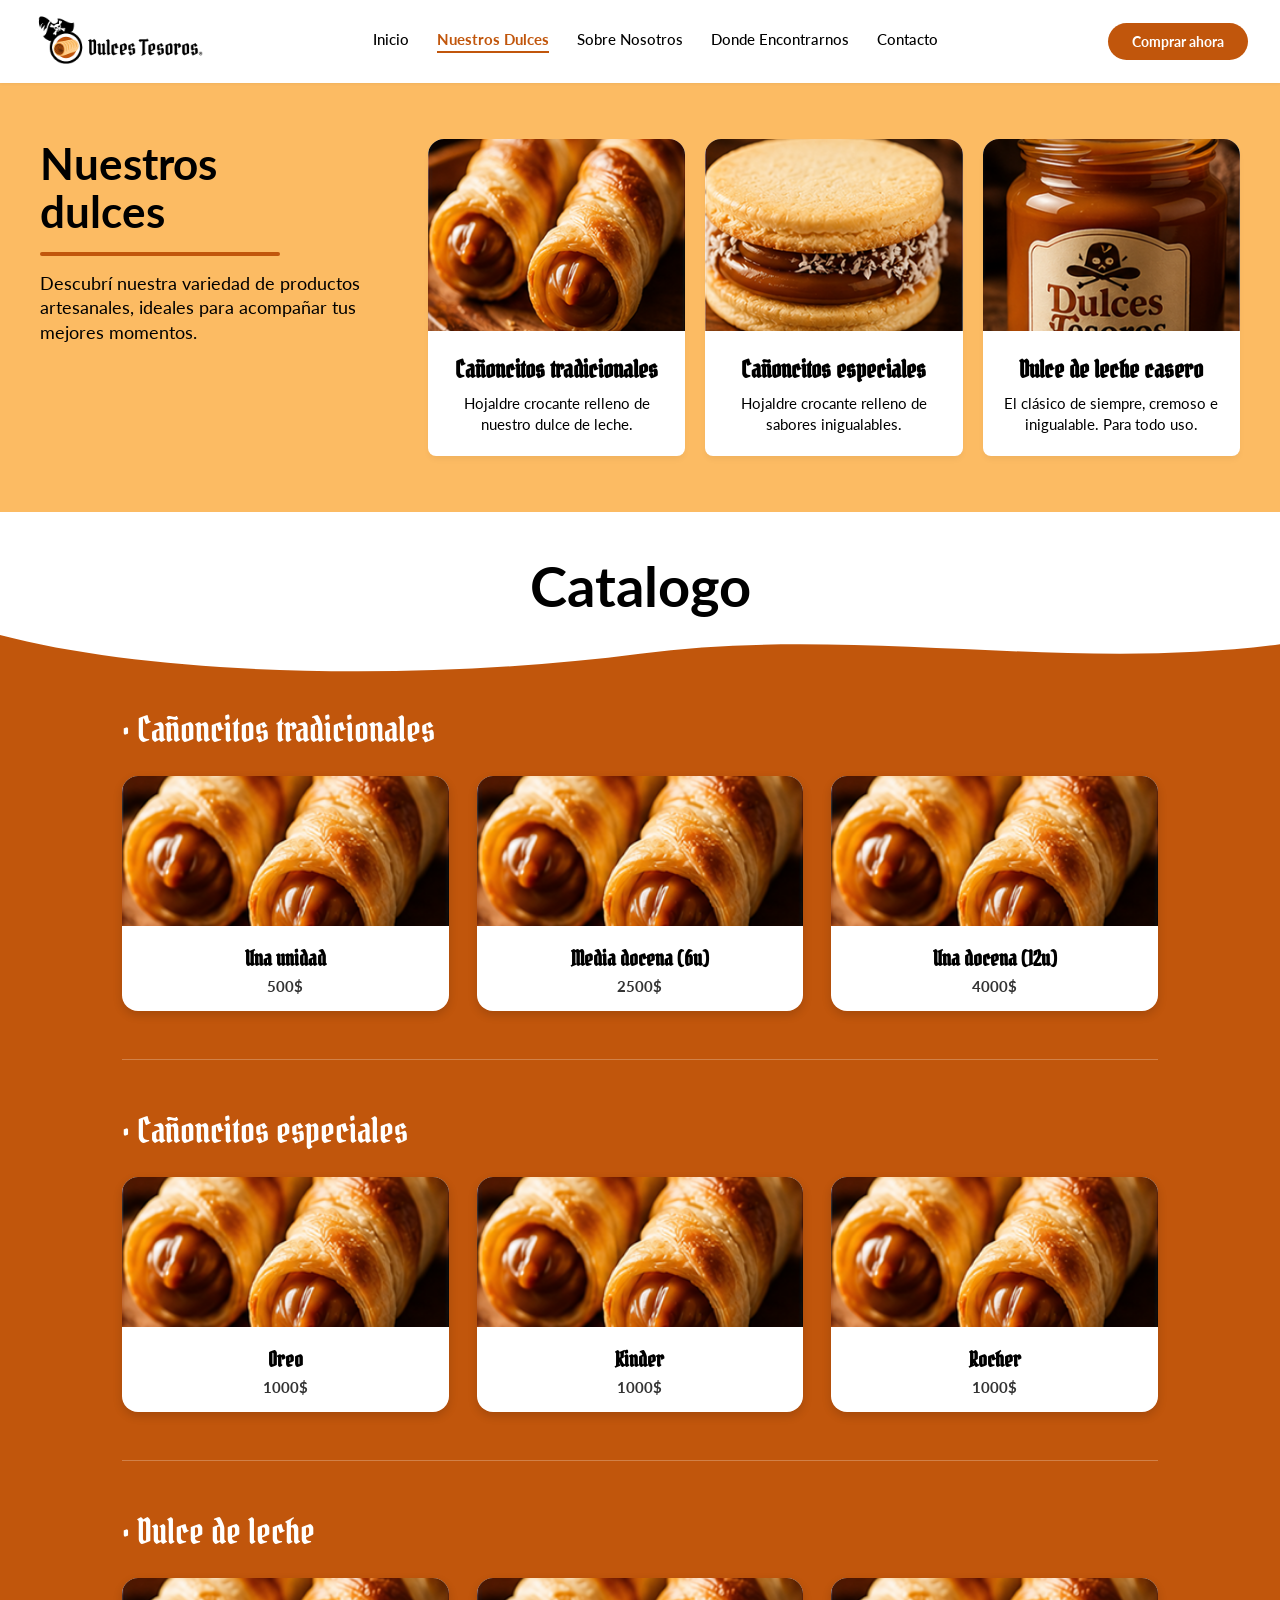
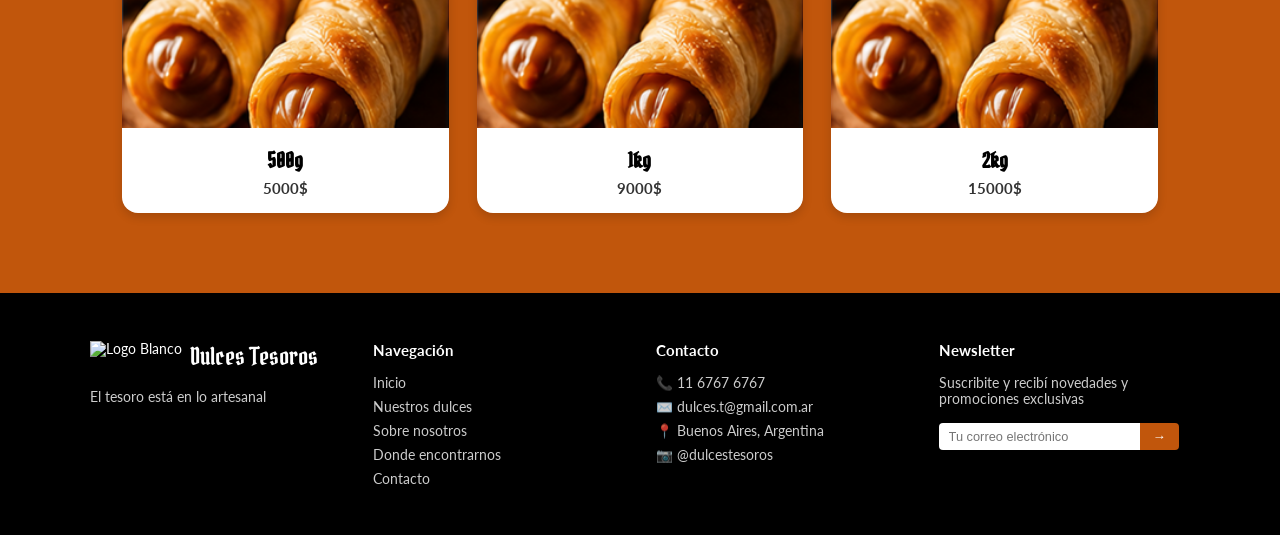
==== catalogo.html @ 020aa996 "ultra mejora" ====
<!DOCTYPE html>
<html lang="es">
<head>
    <meta charset="UTF-8">
    <meta name="viewport" content="width=device-width, initial-scale=1.0">
    <title>Catálogo - Dulces Tesoros</title>
    
    <!-- FUENTES OFICIALES DE GOOGLE FONTS -->
    <link rel="preconnect" href="https://fonts.googleapis.com">
    <link rel="preconnect" href="https://fonts.gstatic.com" crossorigin>
    <link href="https://fonts.googleapis.com/css2?family=Lato:wght@400;700;800&family=Pirata+One&display=swap" rel="stylesheet">
    
    <!-- HOJA DE ESTILOS -->
    <link rel="stylesheet" href="catalogo.css">
</head>
<body>

    <!-- BARRA DE NAVEGACIÓN -->
    <nav class="navbar">
        <a href="landing.html" class="brand-logo">
            <img src="imagenes/logoHorizontal 3.png" alt="Dulces Tesoros Logo">
        </a>
        <div class="nav-links">
            <a href="landing.html">Inicio</a>
            <a href="catalogo.html" class="active">Nuestros Dulces</a>
            <a href="landing.html#historia">Sobre Nosotros</a>
            <a href="landing.html#donde-encontrarnos">Donde Encontrarnos</a>
            <a href="landing.html#contacto">Contacto</a>
        </div>
        <a href="landing.html" class="btn-primary btn-nav">Comprar ahora</a>
    </nav>

    <!-- SECCIÓN VISTA PREVIA (FONDO ARENA DULCE) -->
    <section class="catalog-preview-section">
        <div class="preview-container">
            <div class="preview-info">
                <h1 class="preview-title">Nuestros<br>dulces</h1>
                <div class="preview-divider"></div>
                <p class="preview-text">Descubrí nuestra variedad de productos artesanales, ideales para acompañar tus mejores momentos.</p>
            </div>

            <div class="preview-cards">
                <article class="preview-card">
                    <img src="imagenes/Rectangle 15.png" alt="Cañoncitos tradicionales">
                    <div class="card-body">
                        <h3>Cañoncitos tradicionales</h3>
                        <p>Hojaldre crocante relleno de nuestro dulce de leche.</p>
                    </div>
                </article>

                <article class="preview-card">
                    <img src="imagenes/Rectangle 11.png" alt="Cañoncitos especiales">
                    <div class="card-body">
                        <h3>Cañoncitos especiales</h3>
                        <p>Hojaldre crocante relleno de sabores inigualables.</p>
                    </div>
                </article> 

                <article class="preview-card">
                    <img src="imagenes/Rectangle 17.png" alt="Dulce de leche casero">
                    <div class="card-body">
                        <h3>Dulce de leche casero</h3>
                        <p>El clásico de siempre, cremoso e inigualable. Para todo uso.</p>
                    </div>
                </article>
            </div>
        </div>
    </section>

    <!-- TÍTULO CENTRAL -->
    <div class="catalog-main-heading">
        <h2>Catalogo</h2>
    </div>

    <!-- SECCIÓN CATÁLOGO COMPLETO (FONDO TERRACOTA) -->
    <section class="catalog-full-section">
        <!-- OLA DECORATIVA EN LA PARTE SUPERIOR -->
        <div class="catalog-wave">
            <svg viewBox="0 0 1200 120" preserveAspectRatio="none">
                <path class="wave-fill-catalog" d="M0,0 C150,90 400,100 600,40 C800,-20 1000,80 1200,20 L1200,0 L0,0 Z"></path>
            </svg>
        </div>

        <div class="catalog-content-container">
            <!-- CATEGORÍA 1 -->
            <div class="catalog-category">
                <h3 class="category-title">• Cañoncitos tradicionales</h3>
                <div class="items-grid">
                    <div class="item-card">
                        <img src="imagenes/Rectangle 15.png" alt="Una unidad">
                        <div class="item-info">
                            <h4>Una unidad</h4>
                            <span class="price">500$</span>
                        </div>
                    </div>
                    <div class="item-card">
                        <img src="imagenes/Rectangle 15.png" alt="Media docena">
                        <div class="item-info">
                            <h4>Media docena (6u)</h4>
                            <span class="price">2500$</span>
                        </div>
                    </div>
                    <div class="item-card">
                        <img src="imagenes/Rectangle 15.png" alt="Una docena">
                        <div class="item-info">
                            <h4>Una docena (12u)</h4>
                            <span class="price">4000$</span>
                        </div>
                    </div>
                </div>
            </div>

            <hr class="category-divider">

            <!-- CATEGORÍA 2 -->
            <div class="catalog-category">
                <h3 class="category-title">• Cañoncitos especiales</h3>
                <div class="items-grid">
                    <div class="item-card">
                        <img src="imagenes/Rectangle 15.png" alt="Oreo">
                        <div class="item-info">
                            <h4>Oreo</h4>
                            <span class="price">1000$</span>
                        </div>
                    </div>
                    <div class="item-card">
                        <img src="imagenes/Rectangle 15.png" alt="Kinder">
                        <div class="item-info">
                            <h4>Kinder</h4>
                            <span class="price">1000$</span>
                        </div>
                    </div>
                    <div class="item-card">
                        <img src="imagenes/Rectangle 15.png" alt="Rocher">
                        <div class="item-info">
                            <h4>Rocher</h4>
                            <span class="price">1000$</span>
                        </div>
                    </div>
                </div>
            </div>

            <hr class="category-divider">

            <!-- CATEGORÍA 3 -->
            <div class="catalog-category">
                <h3 class="category-title">• Dulce de leche</h3>
                <div class="items-grid">
                    <div class="item-card">
                        <img src="imagenes/Rectangle 15.png" alt="500g">
                        <div class="item-info">
                            <h4>500g</h4>
                            <span class="price">5000$</span>
                        </div>
                    </div>
                    <div class="item-card">
                        <img src="imagenes/Rectangle 15.png" alt="1kg">
                        <div class="item-info">
                            <h4>1kg</h4>
                            <span class="price">9000$</span>
                        </div>
                    </div>
                    <div class="item-card">
                        <img src="imagenes/Rectangle 15.png" alt="2kg">
                        <div class="item-info">
                            <h4>2kg</h4>
                            <span class="price">15000$</span>
                        </div>
                    </div>
                </div>
            </div>
        </div>
    </section>

    <!-- FOOTER -->
    <footer id="contacto" class="footer">
        <div class="footer-container">
            <div class="footer-col">
                <div class="footer-brand">
                    <img src="image_6.png" alt="Logo Blanco" class="footer-logo">
                    <span class="footer-title">Dulces Tesoros</span>
                </div>
                <p class="footer-slogan">El tesoro está en lo artesanal</p>
            </div>
            <div class="footer-col">
                <h4>Navegación</h4>
                <a href="landing.html">Inicio</a>
                <a href="catalogo.html">Nuestros dulces</a>
                <a href="landing.html#historia">Sobre nosotros</a>
                <a href="landing.html#donde-encontrarnos">Donde encontrarnos</a>
                <a href="landing.html#contacto">Contacto</a>
            </div>
            <div class="footer-col">
                <h4>Contacto</h4>
                <p>📞 11 6767 6767</p>
                <p>✉️ dulces.t@gmail.com.ar</p>
                <p>📍 Buenos Aires, Argentina</p>
                <p>📷 @dulcestesoros</p>
            </div>
            <div class="footer-col">
                <h4>Newsletter</h4>
                <p>Suscribite y recibí novedades y promociones exclusivas</p>
                <form class="newsletter-form">
                    <input type="email" placeholder="Tu correo electrónico" required>
                    <button type="submit">→</button>
                </form>
            </div>
        </div>
    </footer>

</body>
</html>
---- catalogo.css ----
/* ==========================================================================
   VARIABLES Y CONFIGURACIÓN GLOBAL
   ========================================================================== */
:root {
    --color-caramelo-oscuro: #C1560C;
    --color-oro-hojaldre: #EBA342;
    --color-arena-dulce: #FCBB63;
    --color-negro-pirata: #000000;
    --color-white: #FFFFFF;
    
    --font-principal: 'Pirata One', cursive, serif;
    --font-complementaria: 'Lato', sans-serif;
}

* {
    margin: 0;
    padding: 0;
    box-sizing: border-box;
}

body {
    font-family: var(--font-complementaria);
    color: var(--color-negro-pirata);
    background-color: var(--color-white);
}

a {
    text-decoration: none;
    color: inherit;
}

/* NAVBAR (IGUALADO A LANDING PAGE) */
.navbar {
    display: flex;
    align-items: center;
    justify-content: space-between;
    padding: 1rem 2rem;
    background-color: var(--color-white);
    box-shadow: 0 1px 3px rgba(0, 0, 0, 0.05);
    position: sticky;
    top: 0;
    z-index: 1000;
}

.brand-logo img {
    height: 4rem;
    object-fit: contain;
    margin-top: -1rem;
}

.brand-title {
    font-family: var(--font-principal);
    font-size: 1.8rem;
    color: var(--color-negro-pirata);
}

.nav-links {
    display: flex;
    gap: 1.75rem;
    font-size: 0.95rem;
    font-weight: 500;
}

.nav-links a:hover {
    color: var(--color-caramelo-oscuro);
}

.nav-links a.active {
    color: var(--color-caramelo-oscuro);
    font-weight: 700;
    border-bottom: 2px solid var(--color-caramelo-oscuro);
    padding-bottom: 0.2rem;
}

.btn-primary {
    background-color: var(--color-caramelo-oscuro);
    color: var(--color-white);
    padding: 0.6rem 1.5rem;
    border-radius: 9999px;
    font-weight: 700;
    font-size: 0.875rem;
    display: inline-flex;
    align-items: center;
    gap: 0.5rem;
}

.btn-primary:hover {
    opacity: 0.9;
}
/* SECCIÓN VISTA PREVIA (ARENA DULCE) */
.catalog-preview-section {
    background-color: var(--color-arena-dulce);
    padding: 3.5rem 2rem;
}

.preview-container {
    max-width: 1200px;
    margin: 0 auto;
    display: flex;
    gap: 2.5rem;
    align-items: flex-start;
}

.preview-info {
    width: 30%;
    display: flex;
    flex-direction: column;
    gap: 1.5rem;
}

.preview-title {
    font-family: var(--font-complementaria);
    font-size: 2.75rem;
    font-weight: 700;
    line-height: 1.1;
    color: var(--color-negro-pirata);
}

.preview-divider {
    width: 15rem;
    height: 4px;
    background-color: var(--color-caramelo-oscuro);
    border-radius: 9999px;
    margin-top: -0.5rem;
    margin-bottom: -0.5rem;
}

.preview-text {
    font-size: 1.1rem;
    line-height: 1.4;
    font-weight: 400;
    color: var(--color-negro-pirata);
}

.preview-cards {
    width: 70%;
    display: grid;
    grid-template-columns: repeat(3, 1fr);
    gap: 1.25rem;
}

.preview-card {
    background-color: var(--color-white);
    border-radius: 1rem 1rem 0.5rem 0.5rem;
    overflow: hidden;
    text-align: center;
    box-shadow: 0 4px 6px -1px rgba(0, 0, 0, 0.05);
}

.preview-card img {
    width: 100%;
    height: 12rem;
    object-fit: cover;
}

.card-body {
    padding: 1.25rem 1rem;
    display: flex;
    flex-direction: column;
    gap: 0.5rem;
}

.card-body h3 {
    font-family: var(--font-principal);
    font-size: 1.5rem;
    color: var(--color-negro-pirata);
}

.card-body p {
    font-size: 0.95rem;
    color: var(--color-gray-text);
    line-height: 1.4;
    font-weight: 400;
}

/* TÍTULO CENTRAL */
.catalog-main-heading {
    text-align: center;
    padding: 2.5rem 0 1rem 0;
}

.catalog-main-heading h2 {
    font-family: var(--font-complementaria);
    font-size: 3.5rem;
}

/* SECCIÓN CATÁLOGO COMPLETO (TERRACOTA) */
.catalog-full-section {
    background-color: var(--color-caramelo-oscuro);
    position: relative;
    padding-bottom: 4rem;
}

.catalog-wave {
    width: 100%;
    overflow: hidden;
    line-height: 0;
}

.catalog-wave svg {
    width: 100%;
    height: 3.5rem;
}

.wave-fill-catalog {
    fill: var(--color-white);
}

.catalog-content-container {
    max-width: 1100px;
    margin: 0 auto;
    padding: 1rem 2rem;
}

.category-title {
    font-family: var(--font-principal);
    font-size: 2.2rem;
    color: var(--color-white);
    margin-bottom: 1.5rem;
    font-weight: normal;
}

.items-grid {
    display: grid;
    grid-template-columns: repeat(3, 1fr);
    gap: 1.75rem;
}

.item-card {
    background-color: var(--color-white);
    border-radius: 1rem;
    overflow: hidden;
    text-align: center;
    box-shadow: 0 4px 10px rgba(0,0,0,0.15);
}

.item-card img {
    width: 100%;
    height: 150px;
    object-fit: cover;
}

.item-info {
    padding: 1rem;
}

.item-info h4 {
    font-family: var(--font-principal);
    font-size: 1.3rem;
    margin-bottom: 0.25rem;
}

.item-info .price {
    font-size: 0.95rem;
    font-weight: 700;
    color: #333;
}

.category-divider {
    border: none;
    border-top: 1px solid rgba(255, 255, 255, 0.25);
    margin: 3rem 0;
}

/* FOOTER */
.footer {
    background-color: var(--color-negro-pirata);
    color: var(--color-white);
    padding: 3rem 2rem;
    font-size: 0.85rem;
}

.footer-container {
    max-width: 1100px;
    margin: 0 auto;
    display: grid;
    grid-template-columns: repeat(4, 1fr);
    gap: 2rem;
}

.footer-brand {
    display: flex;
    align-items: center;
    gap: 0.5rem;
}

.footer-logo {
    height: 2rem;
}

.footer-title {
    font-family: var(--font-principal);
    font-size: 1.5rem;
}

.footer-slogan {
    margin-top: 0.5rem;
    opacity: 0.8;
}

.footer-col {
    display: flex;
    flex-direction: column;
    gap: 0.5rem;
}

.footer-col h4 {
    font-size: 0.95rem;
    margin-bottom: 0.5rem;
}

.footer-col a, .footer-col p {
    opacity: 0.8;
}

.newsletter-form {
    display: flex;
    margin-top: 0.5rem;
}

.newsletter-form input {
    padding: 0.4rem 0.6rem;
    border: none;
    border-radius: 4px 0 0 4px;
    width: 80%;
    font-size: 0.8rem;
}

.newsletter-form button {
    background-color: var(--color-caramelo-oscuro);
    color: var(--color-white);
    border: none;
    padding: 0.4rem 0.8rem;
    border-radius: 0 4px 4px 0;
    cursor: pointer;
}
/* ==========================================================================
   11. SECCIÓN CATÁLOGO EXTENDIDO (PÁGINA DE CATÁLOGO)
   ========================================================================== */
.catalog-heading-wrapper {
    text-align: center;
    background-color: var(--color-white);
    padding: 3rem 1rem 1.5rem 1rem;
}

.catalog-main-title {
    font-family: var(--font-principal);
    font-size: 3.5rem;
    color: var(--color-negro-pirata);
    font-weight: 400;
}

.full-catalog-section {
    background-color: var(--color-caramelo-oscuro);
    position: relative;
    padding-bottom: 5rem;
}

.catalog-wave-top {
    width: 100%;
    overflow: hidden;
    line-height: 0;
}

.catalog-wave-top svg {
    width: 100%;
    height: 3.5rem;
}

.catalog-wave-top .wave-path {
    fill: var(--color-white);
}

.full-catalog-container {
    max-width: 80rem;
    margin: 0 auto;
    padding: 1rem 2rem;
}

.category-bullet-title {
    font-family: var(--font-principal);
    font-size: 2.25rem;
    color: var(--color-white);
    margin-bottom: 1.75rem;
    font-weight: 400;
}

.category-grid {
    display: grid;
    grid-template-columns: repeat(3, 1fr);
    gap: 1.75rem;
}

.category-item-card {
    background-color: var(--color-white);
    border-radius: 1rem;
    overflow: hidden;
    text-align: center;
    box-shadow: 0 4px 8px rgba(0, 0, 0, 0.15);
}

.category-item-card img {
    width: 100%;
    height: 12rem;
    object-fit: cover;
}

.item-card-body {
    padding: 1.25rem 1rem;
    display: flex;
    flex-direction: column;
    gap: 0.4rem;
}

.item-card-body h4 {
    font-family: var(--font-principal);
    font-size: 1.4rem;
    color: var(--color-negro-pirata);
    font-weight: 400;
}

.item-card-body .item-price {
    font-family: var(--font-complementaria);
    font-size: 1.05rem;
    font-weight: 700;
    color: var(--color-gray-text);
}

.category-line-separator {
    border: none;
    border-top: 1px solid rgba(255, 255, 255, 0.3);
    margin: 3.5rem 0;
}

/* Adaptación responsive para pantallas pequeñas */
@media (max-width: 767px) {
    .category-grid {
        grid-template-columns: 1fr;
    }
}
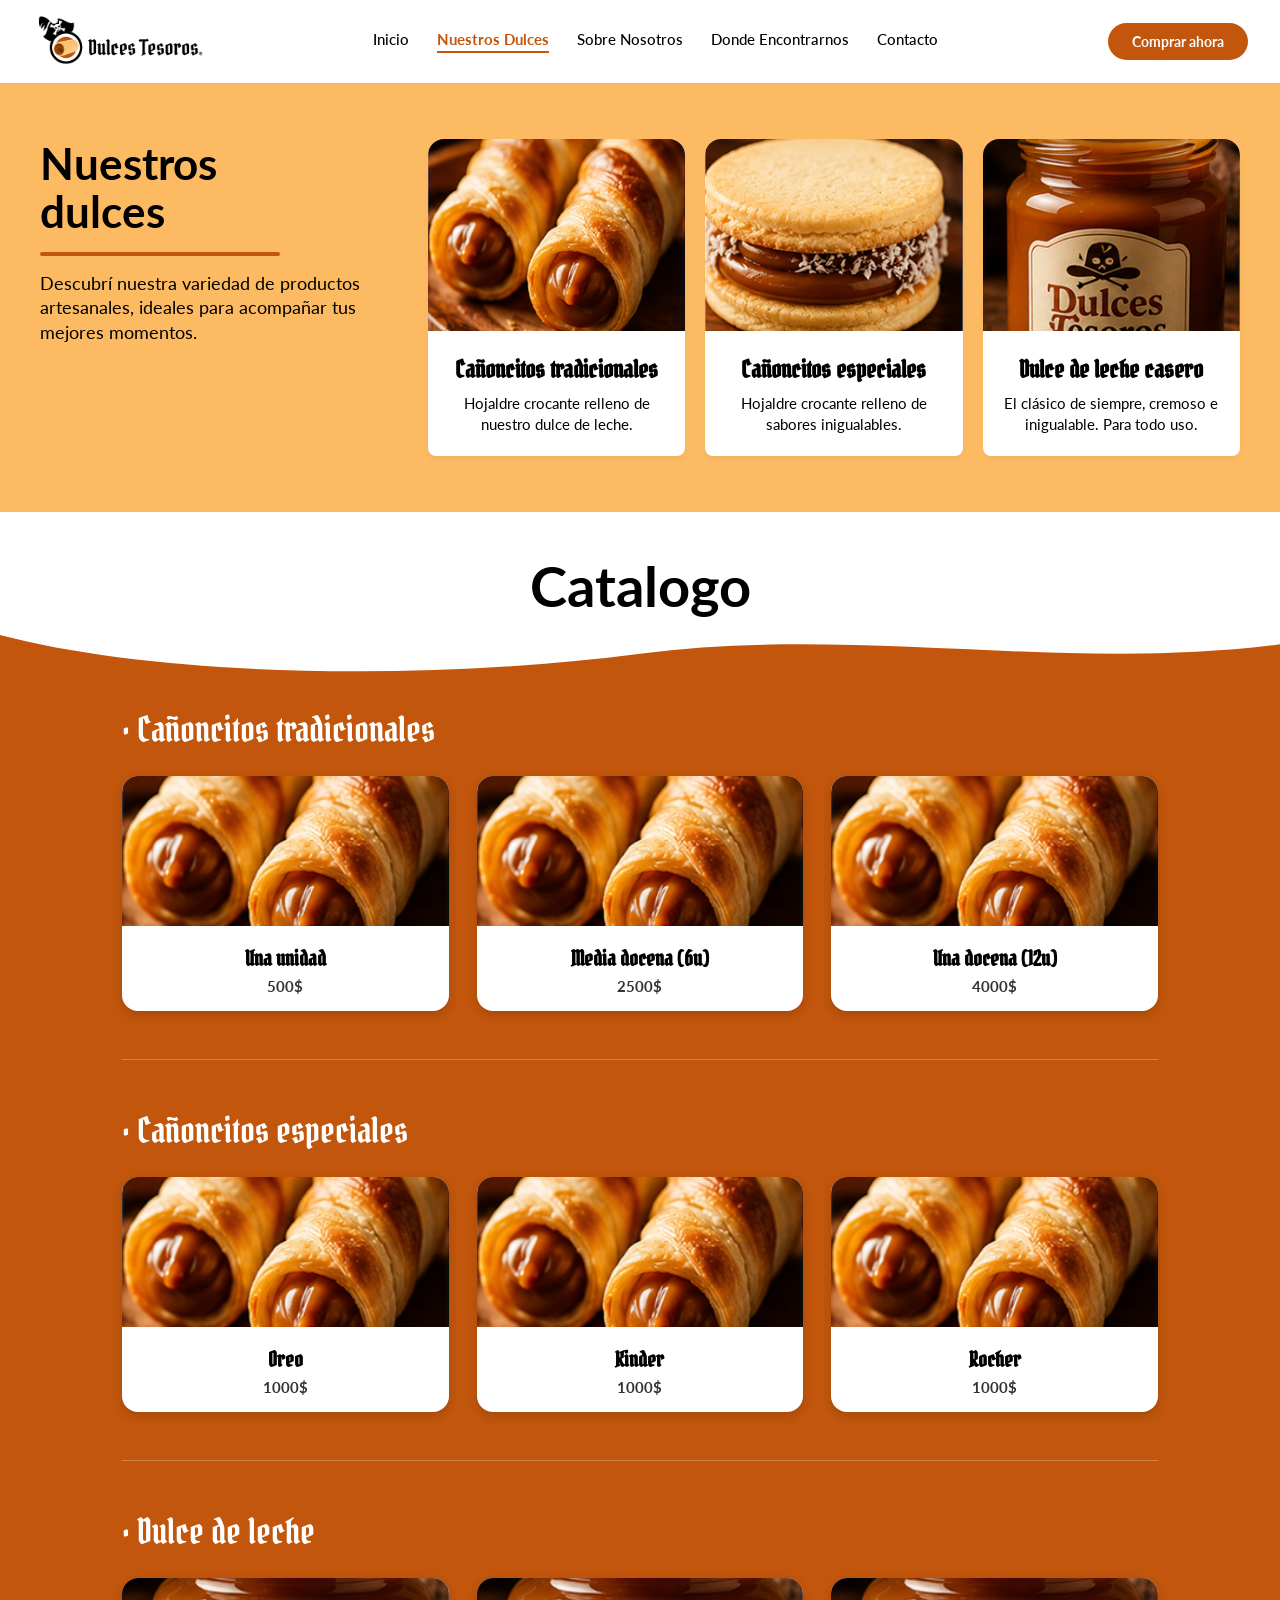
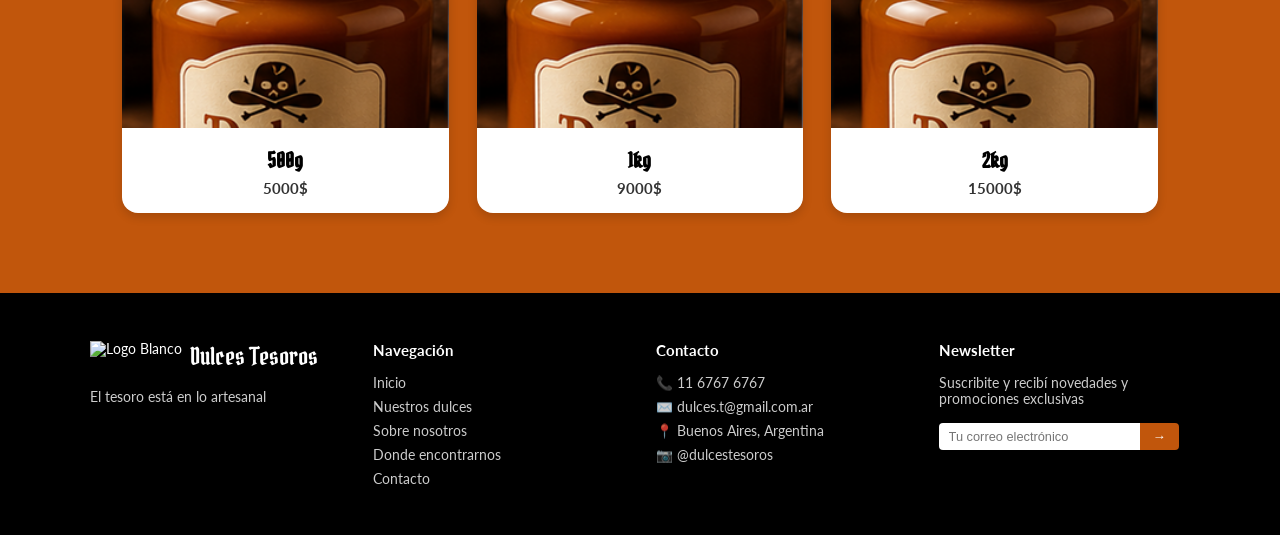
==== commit 8fff444b: "Update catalogo.html" ====
--- a/catalogo.html
+++ b/catalogo.html
@@ -147,21 +147,21 @@
                 <h3 class="category-title">• Dulce de leche</h3>
                 <div class="items-grid">
                     <div class="item-card">
-                        <img src="imagenes/Rectangle 15.png" alt="500g">
+                        <img src="imagenes/Rectangle 17.png" alt="500g">
                         <div class="item-info">
                             <h4>500g</h4>
                             <span class="price">5000$</span>
                         </div>
                     </div>
                     <div class="item-card">
-                        <img src="imagenes/Rectangle 15.png" alt="1kg">
+                        <img src="imagenes/Rectangle 17.png" alt="1kg">
                         <div class="item-info">
                             <h4>1kg</h4>
                             <span class="price">9000$</span>
                         </div>
                     </div>
                     <div class="item-card">
-                        <img src="imagenes/Rectangle 15.png" alt="2kg">
+                        <img src="imagenes/Rectangle 17.png" alt="2kg">
                         <div class="item-info">
                             <h4>2kg</h4>
                             <span class="price">15000$</span>
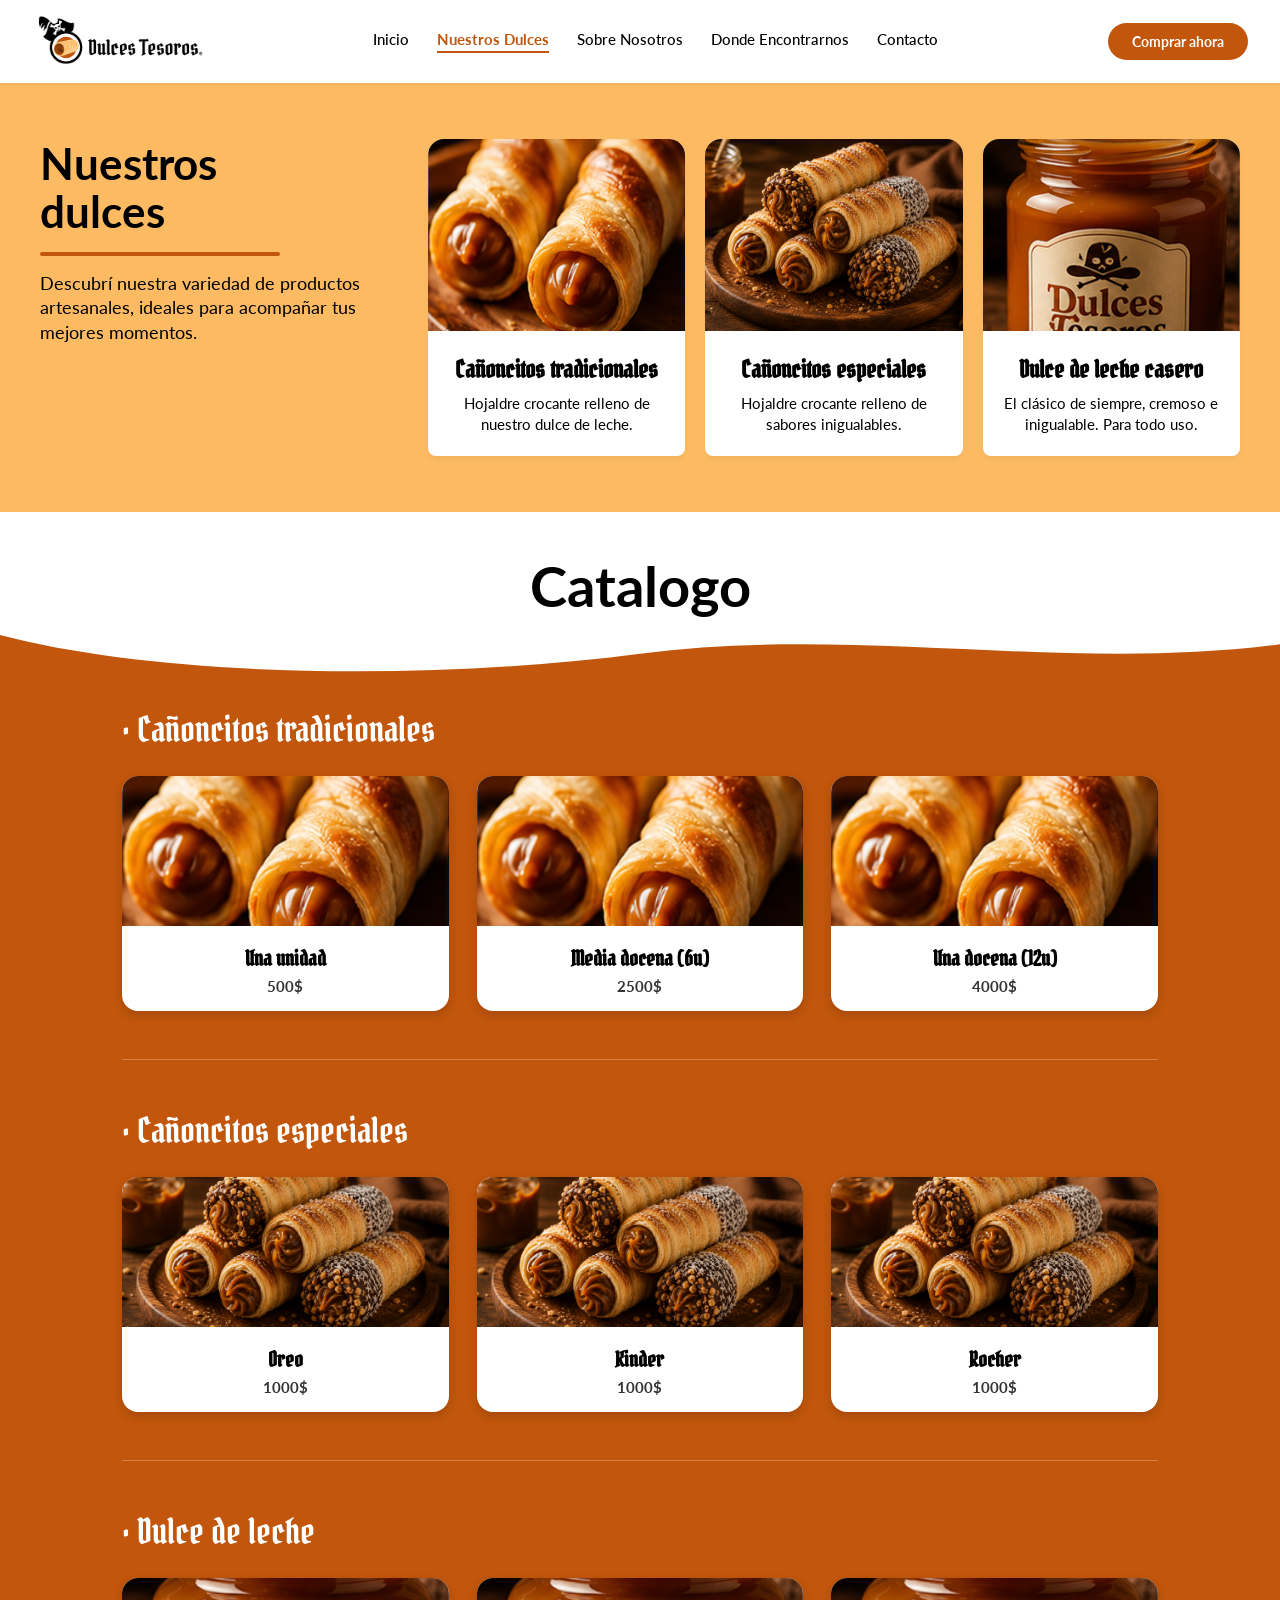
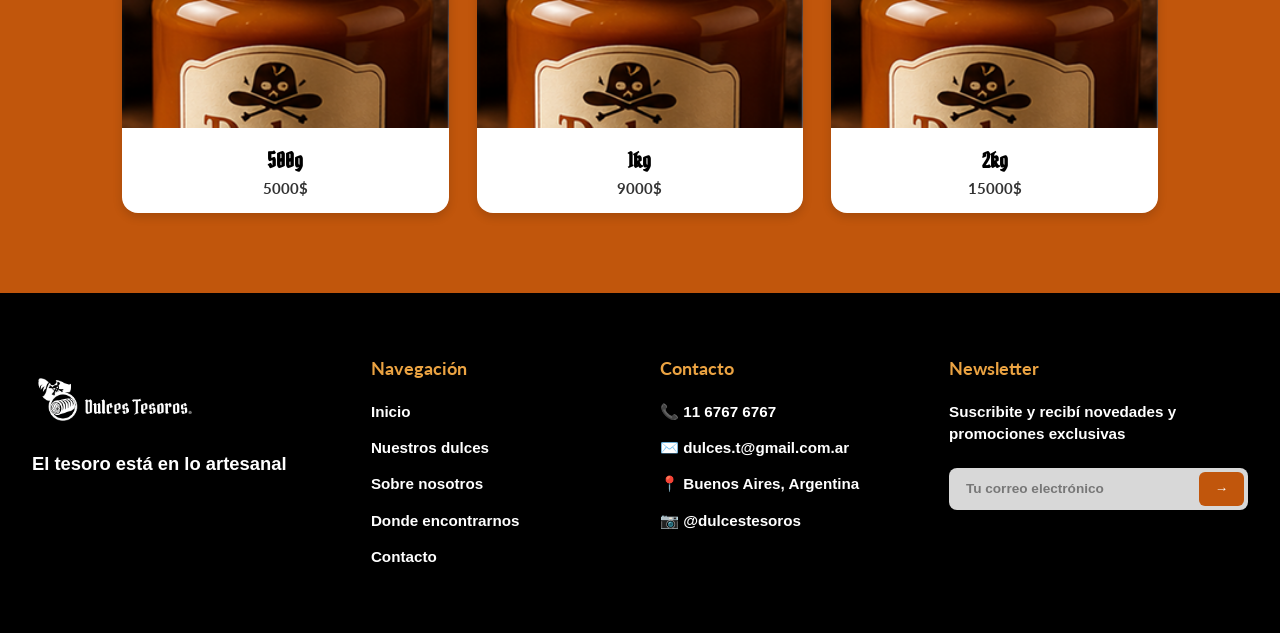
==== commit 8280643a: "plo" ====
--- a/catalogo.html
+++ b/catalogo.html
@@ -30,16 +30,16 @@
         <a href="landing.html" class="btn-primary btn-nav">Comprar ahora</a>
     </nav>
 
-    <!-- SECCIÓN VISTA PREVIA (FONDO ARENA DULCE) -->
+    <!-- SECCIÓN VISTA PREVIA -->
     <section class="catalog-preview-section">
         <div class="preview-container">
-            <div class="preview-info">
+            <div class="preview-info reveal">
                 <h1 class="preview-title">Nuestros<br>dulces</h1>
                 <div class="preview-divider"></div>
                 <p class="preview-text">Descubrí nuestra variedad de productos artesanales, ideales para acompañar tus mejores momentos.</p>
             </div>
 
-            <div class="preview-cards">
+            <div class="preview-cards reveal">
                 <article class="preview-card">
                     <img src="imagenes/Rectangle 15.png" alt="Cañoncitos tradicionales">
                     <div class="card-body">
@@ -49,7 +49,7 @@
                 </article>
 
                 <article class="preview-card">
-                    <img src="imagenes/Rectangle 11.png" alt="Cañoncitos especiales">
+                    <img src="imagenes/especiales.png" alt="Cañoncitos especiales">
                     <div class="card-body">
                         <h3>Cañoncitos especiales</h3>
                         <p>Hojaldre crocante relleno de sabores inigualables.</p>
@@ -68,13 +68,12 @@
     </section>
 
     <!-- TÍTULO CENTRAL -->
-    <div class="catalog-main-heading">
+    <div class="catalog-main-heading reveal">
         <h2>Catalogo</h2>
     </div>
 
-    <!-- SECCIÓN CATÁLOGO COMPLETO (FONDO TERRACOTA) -->
+    <!-- SECCIÓN CATÁLOGO COMPLETO -->
     <section class="catalog-full-section">
-        <!-- OLA DECORATIVA EN LA PARTE SUPERIOR -->
         <div class="catalog-wave">
             <svg viewBox="0 0 1200 120" preserveAspectRatio="none">
                 <path class="wave-fill-catalog" d="M0,0 C150,90 400,100 600,40 C800,-20 1000,80 1200,20 L1200,0 L0,0 Z"></path>
@@ -83,7 +82,7 @@
 
         <div class="catalog-content-container">
             <!-- CATEGORÍA 1 -->
-            <div class="catalog-category">
+            <div class="catalog-category reveal">
                 <h3 class="category-title">• Cañoncitos tradicionales</h3>
                 <div class="items-grid">
                     <div class="item-card">
@@ -113,25 +112,25 @@
             <hr class="category-divider">
 
             <!-- CATEGORÍA 2 -->
-            <div class="catalog-category">
+            <div class="catalog-category reveal">
                 <h3 class="category-title">• Cañoncitos especiales</h3>
                 <div class="items-grid">
                     <div class="item-card">
-                        <img src="imagenes/Rectangle 15.png" alt="Oreo">
+                        <img src="imagenes/especiales.png" alt="Oreo">
                         <div class="item-info">
                             <h4>Oreo</h4>
                             <span class="price">1000$</span>
                         </div>
                     </div>
                     <div class="item-card">
-                        <img src="imagenes/Rectangle 15.png" alt="Kinder">
+                        <img src="imagenes/especiales.png" alt="Kinder">
                         <div class="item-info">
                             <h4>Kinder</h4>
                             <span class="price">1000$</span>
                         </div>
                     </div>
                     <div class="item-card">
-                        <img src="imagenes/Rectangle 15.png" alt="Rocher">
+                        <img src="imagenes/especiales.png" alt="Rocher">
                         <div class="item-info">
                             <h4>Rocher</h4>
                             <span class="price">1000$</span>
@@ -143,7 +142,7 @@
             <hr class="category-divider">
 
             <!-- CATEGORÍA 3 -->
-            <div class="catalog-category">
+            <div class="catalog-category reveal">
                 <h3 class="category-title">• Dulce de leche</h3>
                 <div class="items-grid">
                     <div class="item-card">
@@ -172,13 +171,11 @@
         </div>
     </section>
 
-    <!-- FOOTER -->
-    <footer id="contacto" class="footer">
+    <footer id="contacto" class="footer reveal">
         <div class="footer-container">
             <div class="footer-col">
                 <div class="footer-brand">
-                    <img src="image_6.png" alt="Logo Blanco" class="footer-logo">
-                    <span class="footer-title">Dulces Tesoros</span>
+                    <img src="imagenes/Group 15 (1) 1.png" alt="Logo Blanco" class="footer-logo">
                 </div>
                 <p class="footer-slogan">El tesoro está en lo artesanal</p>
             </div>
@@ -208,5 +205,7 @@
         </div>
     </footer>
 
+    <!-- SCRIPT DE ANIMACIONES AL HACER SCROLL -->
+    <script src="landing.js"></script>
 </body>
 </html>
--- a/catalogo.css
+++ b/catalogo.css
@@ -262,78 +262,135 @@
     margin: 3rem 0;
 }
 
-/* FOOTER */
 .footer {
     background-color: var(--color-negro-pirata);
     color: var(--color-white);
-    padding: 3rem 2rem;
-    font-size: 0.85rem;
+    padding: 4rem 2rem;
+    font-size: 0.95rem;
 }
 
 .footer-container {
-    max-width: 1100px;
+    max-width: 80rem;
     margin: 0 auto;
     display: grid;
-    grid-template-columns: repeat(4, 1fr);
-    gap: 2rem;
-}
-
-.footer-brand {
+    grid-template-columns: 1.2fr 1fr 1fr 1.2fr;
+    gap: 2.5rem;
+    align-items: start;
+}
+
+.footer-col {
+    display: flex;
+    flex-direction: column;
+    gap: 0.85rem;
+}
+.footer-logo {
+    height: 10rem;
+    width: 10rem;
+    object-fit: contain;
+    align-self: flex-start;
+    margin-bottom: 0.25rem;
+}
+
+.footer-col:nth-child(1),
+.footer-col:nth-child(3) {
+    border-right: 2px solid var(--color-oro);
+    padding-right: 2rem;
+}
+
+.footer-col h4 {
+    color: var(--color-oro-hojaldre);
+    font-weight: 700;
+    font-size: 1.15rem;
+    margin-bottom: 0.5rem;
+}
+
+.footer-col p,
+.footer-col a {
+    color: var(--color-white);
+    opacity: 1;
+    line-height: 1.5;
+    font-weight: 600;
+    text-decoration: none;
     display: flex;
     align-items: center;
-    gap: 0.5rem;
+    gap: 0.6rem;
+}
+
+.footer-col a:hover {
+    color: var(--color-caramelo-oscuro);
+}
+
+/* Color dorado/caramelo para los iconos de contacto */
+.footer-col p svg,
+.footer-col a svg,
+.footer-col p i,
+.footer-col a i {
+    color: var(--color-caramelo-oscuro);
+    fill: var(--color-caramelo-oscuro);
+    flex-shrink: 0;
 }
 
 .footer-logo {
-    height: 2rem;
-}
-
-.footer-title {
-    font-family: var(--font-principal);
-    font-size: 1.5rem;
+    height: 4.5rem;
+    object-fit: contain;
+    align-self: flex-start;
+    margin-bottom: 0.25rem;
 }
 
 .footer-slogan {
+    font-size: 1.15rem;
+    font-weight: 700;
+    color: var(--color-white);
+    line-height: 1.3;
+}
+
+/* Formulario de Newsletter con fondo gris claro */
+.newsletter-form {
+    display: flex;
+    background-color: #d8d8d8;
+    border-radius: 0.5rem;
+    padding: 0.25rem;
     margin-top: 0.5rem;
-    opacity: 0.8;
-}
-
-.footer-col {
-    display: flex;
-    flex-direction: column;
-    gap: 0.5rem;
-}
-
-.footer-col h4 {
-    font-size: 0.95rem;
-    margin-bottom: 0.5rem;
-}
-
-.footer-col a, .footer-col p {
-    opacity: 0.8;
-}
-
-.newsletter-form {
-    display: flex;
-    margin-top: 0.5rem;
 }
 
 .newsletter-form input {
-    padding: 0.4rem 0.6rem;
     border: none;
-    border-radius: 4px 0 0 4px;
-    width: 80%;
-    font-size: 0.8rem;
+    outline: none;
+    background-color: transparent;
+    padding: 0.6rem 0.8rem;
+    font-size: 0.85rem;
+    font-family: var(--font-complementaria);
+    font-weight: 600;
+    flex-grow: 1;
+    color: #333333;
+}
+
+.newsletter-form input::placeholder {
+    color: #777777;
 }
 
 .newsletter-form button {
     background-color: var(--color-caramelo-oscuro);
     color: var(--color-white);
     border: none;
-    padding: 0.4rem 0.8rem;
-    border-radius: 0 4px 4px 0;
+    padding: 0.6rem 1rem;
+    border-radius: 0.375rem;
     cursor: pointer;
-}
+    display: flex;
+    align-items: center;
+    justify-content: center;
+}
+
+.newsletter-form button:hover {
+    opacity: 0.9;
+}
+
+.newsletter-form button svg {
+    width: 1.2rem;
+    height: 1.2rem;
+    fill: currentColor;
+}
+
 /* ==========================================================================
    11. SECCIÓN CATÁLOGO EXTENDIDO (PÁGINA DE CATÁLOGO)
    ========================================================================== */
@@ -437,4 +494,77 @@
     .category-grid {
         grid-template-columns: 1fr;
     }
+}
+/* ==========================================================================
+   ANIMACIONES Y EFECTOS INTERACTIVOS
+   ========================================================================== */
+
+/* --------------------------------------------------------------------------
+   1. TRANSICIONES PARA TARJETAS DE PRODUCTO (Efecto Elevación)
+   -------------------------------------------------------------------------- */
+.product-card,
+.preview-card,
+.category-item-card {
+    /* La propiedad 'transition' define la duración y suavidad del cambio.
+       Escuchamos cambios en 'transform' y 'box-shadow' durante 0.3 segundos. */
+    transition: transform 0.3s ease, box-shadow 0.3s ease;
+}
+
+/* Estado al pasar el cursor (Hover) */
+.product-card:hover,
+.preview-card:hover,
+.category-item-card:hover {
+    /* translateY(-8px) mueve la tarjeta 8 píxeles hacia arriba */
+    transform: translateY(-8px);
+    /* Intensificamos la sombra para simular altura */
+    box-shadow: 0 12px 20px rgba(0, 0, 0, 0.15);
+}
+
+/* --------------------------------------------------------------------------
+   2. TRANSICIONES PARA BOTONES (Efecto de Pulso/Escala)
+   -------------------------------------------------------------------------- */
+.btn-primary,
+.btn-gold {
+    /* Agregamos transición suave a la propiedad transform */
+    transition: transform 0.2s ease, background-color 0.2s ease, opacity 0.2s ease;
+}
+
+.btn-primary:hover,
+.btn-gold:hover {
+    /* scale(1.04) aumenta el tamaño del botón un 4% */
+    transform: scale(1.04);
+}
+
+.btn-primary:active,
+.btn-gold:active {
+    /* scale(0.98) reduce levemente el botón al hacer clic */
+    transform: scale(0.98);
+}
+
+/* --------------------------------------------------------------------------
+   3. ANIMACIÓN DE ENTRADA (@keyframes fadeIn)
+   -------------------------------------------------------------------------- */
+/* @keyframes define la secuencia de movimiento paso a paso */
+@keyframes fadeInUp {
+    0% {
+        opacity: 0; /* Totalmente transparente al inicio */
+        transform: translateY(20px); /* Desplazado 20px hacia abajo */
+    }
+    100% {
+        opacity: 1; /* Completamente visible */
+        transform: translateY(0); /* Posición original */
+    }
+}
+
+.reveal {
+    opacity: 0;
+    transform: translateY(30px);
+    transition: opacity 0.8s ease-out, transform 0.8s ease-out;
+    will-change: opacity, transform;
+}
+
+/* Estado activo: Cuando el usuario llega con el scroll, JavaScript añade .visible */
+.reveal.visible {
+    opacity: 1;
+    transform: translateY(0);
 }
